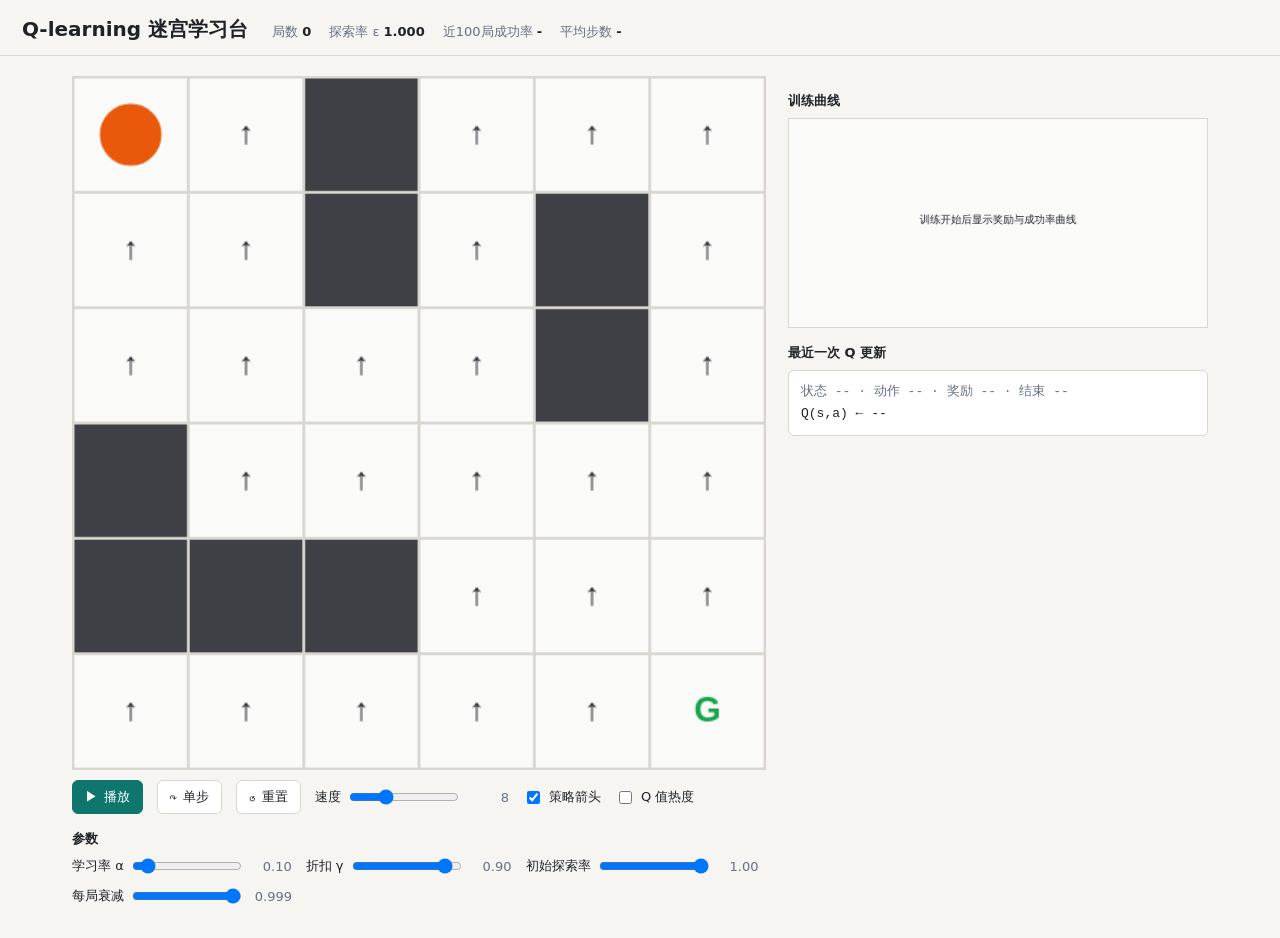
==== demo.html @ 897bc4e5 "新增科技风项目介绍首页，学习台移至demo" ====
<!doctype html>
<html lang="zh-CN">
<head>
  <meta charset="utf-8">
  <meta name="viewport" content="width=device-width, initial-scale=1">
  <title>Q-learning 迷宫学习台</title>
  <link rel="stylesheet" href="style.css">
</head>
<body>
  <header class="topbar">
    <h1>Q-learning 迷宫学习台</h1>
    <div class="stats">
      <span>局数 <b id="statEpisode">0</b></span>
      <span>探索率 ε <b id="statEpsilon">1.000</b></span>
      <span>近100局成功率 <b id="statSuccess">-</b></span>
      <span>平均步数 <b id="statSteps">-</b></span>
    </div>
  </header>

  <main class="layout">
    <section class="stage" aria-label="迷宫训练区">
      <canvas id="maze" width="480" height="480" aria-label="迷宫与智能体位置">迷宫与智能体位置</canvas>
      <div class="controls">
        <button type="button" id="playBtn" class="btn btn-primary" aria-label="播放或暂停训练">
          <span aria-hidden="true" id="playIcon">▶</span><span id="playLabel">播放</span>
        </button>
        <button type="button" id="stepBtn" class="btn" aria-label="单步执行一次动作">
          <span aria-hidden="true">↷</span>单步
        </button>
        <button type="button" id="resetBtn" class="btn" aria-label="重置训练">
          <span aria-hidden="true">↺</span>重置
        </button>
        <label class="param">速度 <input type="range" id="speed" min="1" max="24" value="8"><span id="speedVal">8</span></label>
        <label class="check"><input type="checkbox" id="showPolicy" checked>策略箭头</label>
        <label class="check"><input type="checkbox" id="showQ">Q 值热度</label>
      </div>

      <h2 class="section-title">参数</h2>
      <div class="controls params">
        <label class="param">学习率 α <input type="range" id="alpha" min="0.01" max="1" step="0.01" value="0.1"><span id="alphaVal">0.10</span></label>
        <label class="param">折扣 γ <input type="range" id="gamma" min="0" max="0.99" step="0.01" value="0.9"><span id="gammaVal">0.90</span></label>
        <label class="param">初始探索率 <input type="range" id="epsilonStart" min="0.05" max="1" step="0.05" value="1"><span id="epsilonStartVal">1.00</span></label>
        <label class="param">每局衰减 <input type="range" id="epsilonDecay" min="0.9" max="1" step="0.001" value="0.999"><span id="epsilonDecayVal">0.999</span></label>
      </div>
    </section>

    <aside class="side" aria-label="学习曲线与更新信息">
      <h2 class="section-title">训练曲线</h2>
      <canvas id="curves" width="480" height="240" aria-label="奖励与成功率训练曲线">奖励与成功率训练曲线</canvas>
      <h2 class="section-title">最近一次 Q 更新</h2>
      <div class="formula-box">
        <div id="lastLine">状态 -- · 动作 -- · 奖励 -- · 结束 --</div>
        <div id="formulaLine">Q(s,a) ← --</div>
      </div>
    </aside>
  </main>

  <script src="app.js"></script>
</body>
</html>
---- style.css ----
:root {
  --bg: #f6f5f2;
  --surface: #ffffff;
  --ink: #1f2328;
  --muted: #667085;
  --line: #d9d6d0;
  --teal: #0f766e;
  --primary-fg: #ffffff;
  --blue: #2563eb;
  --green: #16a34a;
  --orange: #ea580c;
  --wall: #3f3f46;
  --free: #fafaf9;
}

@media (prefers-color-scheme: dark) {
  :root {
    --bg: #15171c;
    --surface: #1e2128;
    --ink: #e8eaed;
    --muted: #a0a7b2;
    --line: #3a3f49;
    --teal: #2dd4bf;
    --primary-fg: #04211f;
    --blue: #7aa2ff;
    --green: #4ade80;
    --orange: #fb923c;
    --wall: #272a31;
    --free: #1b1e24;
  }
}

* {
  box-sizing: border-box;
}

body {
  margin: 0;
  background: var(--bg);
  color: var(--ink);
  font-family: system-ui, "Microsoft YaHei", "PingFang SC", sans-serif;
}

.topbar {
  display: flex;
  flex-wrap: wrap;
  align-items: baseline;
  gap: 8px 24px;
  padding: 16px 22px 12px;
  border-bottom: 1px solid var(--line);
}

h1 {
  margin: 0;
  font-size: 20px;
  font-weight: 600;
}

.stats {
  display: flex;
  flex-wrap: wrap;
  gap: 6px 18px;
  font-size: 13px;
  color: var(--muted);
}

.stats b {
  color: var(--ink);
  font-weight: 600;
}

.layout {
  display: grid;
  grid-template-columns: minmax(0, 1fr) minmax(300px, 420px);
  gap: 22px;
  max-width: 1180px;
  margin: 0 auto;
  padding: 20px 22px 32px;
}

canvas {
  display: block;
  width: 100%;
  height: auto;
  border: 1px solid var(--line);
  background: var(--free);
}

#maze {
  aspect-ratio: 1 / 1;
}

#curves {
  aspect-ratio: 2 / 1;
}

.controls {
  display: flex;
  flex-wrap: wrap;
  align-items: center;
  gap: 10px 14px;
  margin-top: 10px;
}

.params {
  margin-top: 6px;
}

.btn {
  display: inline-flex;
  align-items: center;
  gap: 6px;
  padding: 7px 12px;
  border: 1px solid var(--line);
  border-radius: 6px;
  background: var(--surface);
  color: var(--ink);
  font-size: 13px;
  cursor: pointer;
}

.btn-primary {
  background: var(--teal);
  border-color: var(--teal);
  color: var(--primary-fg);
}

.param,
.check {
  display: inline-flex;
  align-items: center;
  gap: 6px;
  font-size: 13px;
  white-space: nowrap;
}

input[type="range"] {
  width: 110px;
}

.param span {
  color: var(--muted);
  font-variant-numeric: tabular-nums;
  min-width: 42px;
  text-align: right;
}

.section-title {
  font-size: 13px;
  font-weight: 600;
  margin: 16px 0 8px;
}

.formula-box {
  border: 1px solid var(--line);
  border-radius: 6px;
  background: var(--surface);
  padding: 10px 12px;
  font-family: ui-monospace, Consolas, monospace;
  font-size: 13px;
  line-height: 1.7;
}

.formula-box div:first-child {
  color: var(--muted);
}

.formula-box b {
  color: var(--teal);
}

@media (max-width: 860px) {
  .layout {
    grid-template-columns: 1fr;
  }
}
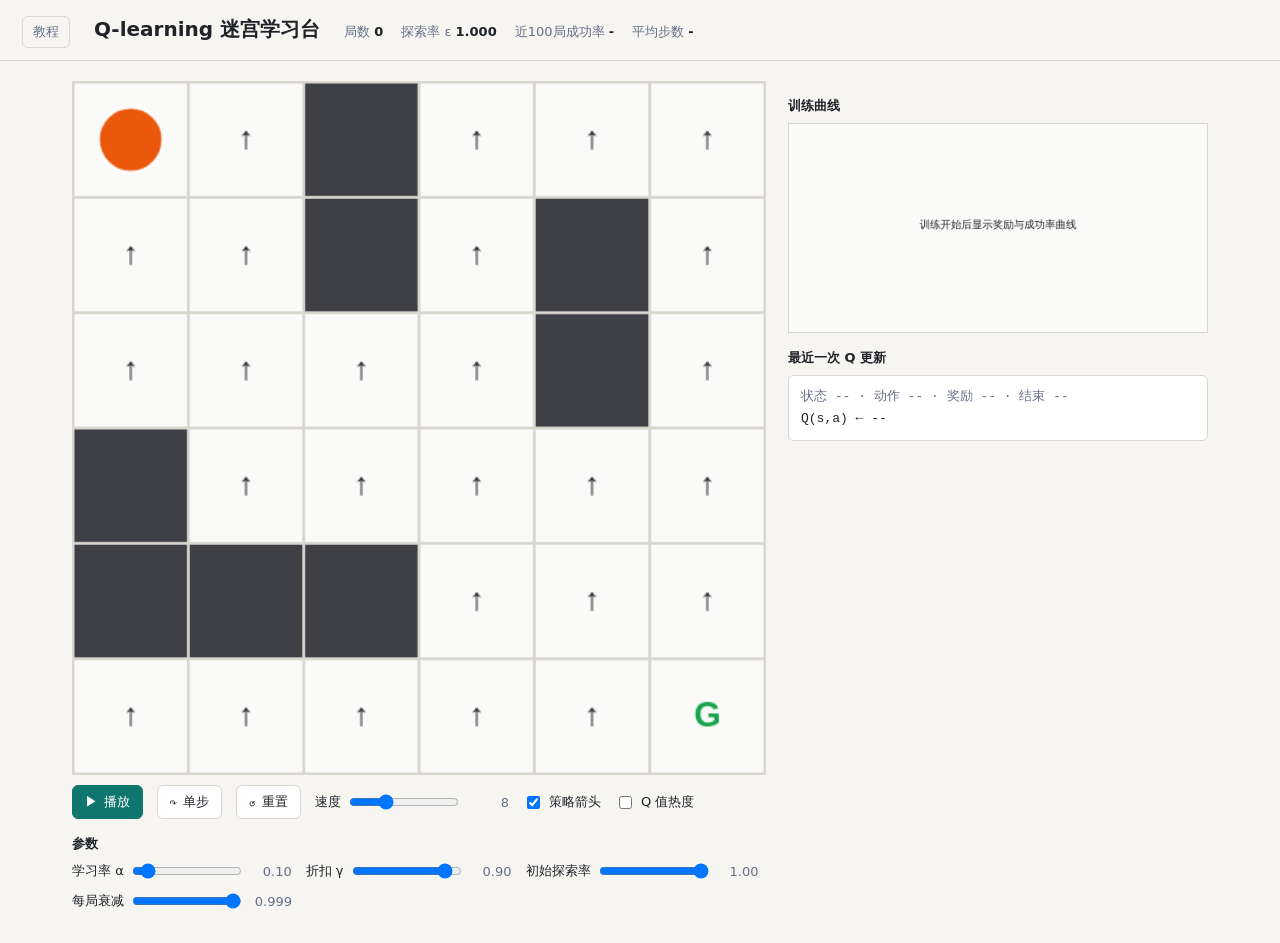
==== commit a45e847f: "新增12步学习教程页，首页改为教程入口" ====
--- a/demo.html
+++ b/demo.html
@@ -8,6 +8,7 @@
 </head>
 <body>
   <header class="topbar">
+    <a class="back-link" href="tutorial.html">教程</a>
     <h1>Q-learning 迷宫学习台</h1>
     <div class="stats">
       <span>局数 <b id="statEpisode">0</b></span>
--- a/style.css
+++ b/style.css
@@ -67,6 +67,21 @@
 .stats b {
   color: var(--ink);
   font-weight: 600;
+}
+
+.back-link {
+  align-self: center;
+  padding: 6px 10px;
+  border: 1px solid var(--line);
+  border-radius: 6px;
+  color: var(--muted);
+  font-size: 13px;
+  text-decoration: none;
+}
+
+.back-link:hover {
+  border-color: var(--teal);
+  color: var(--teal);
 }
 
 .layout {
